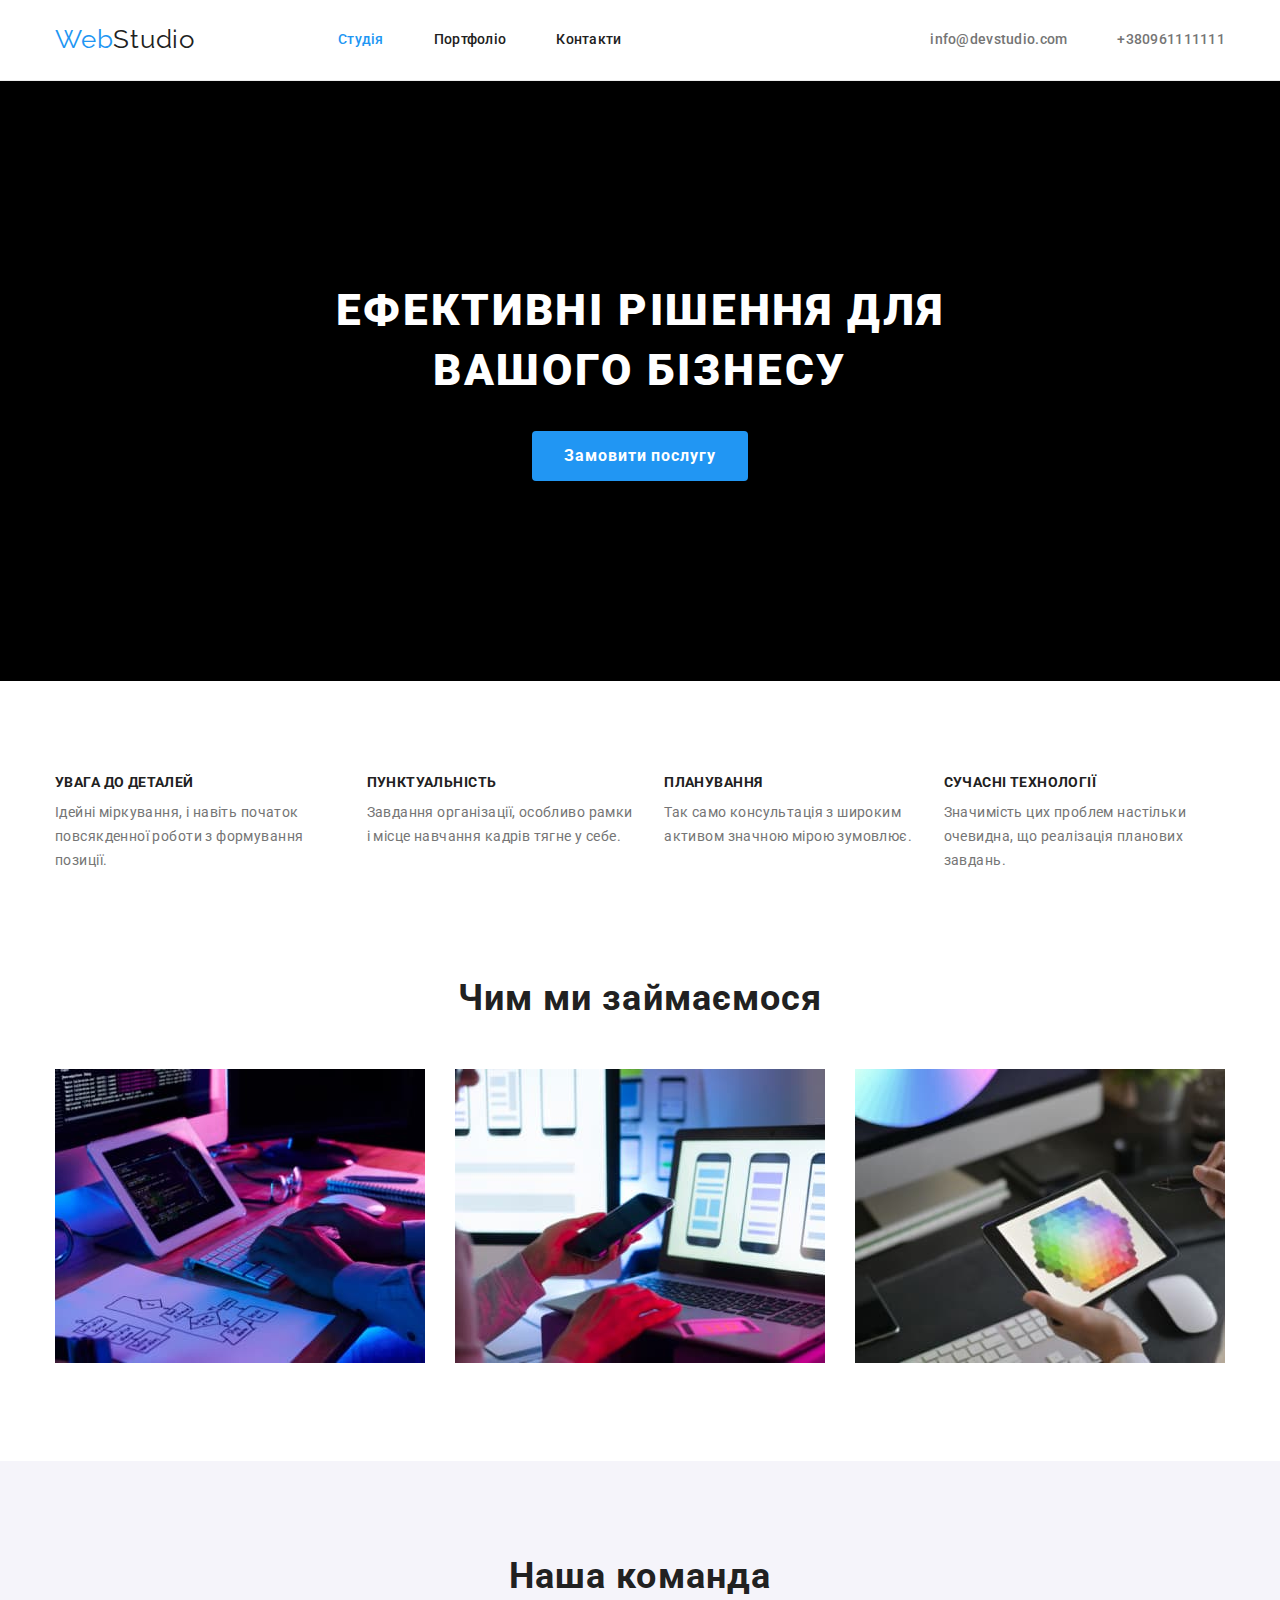
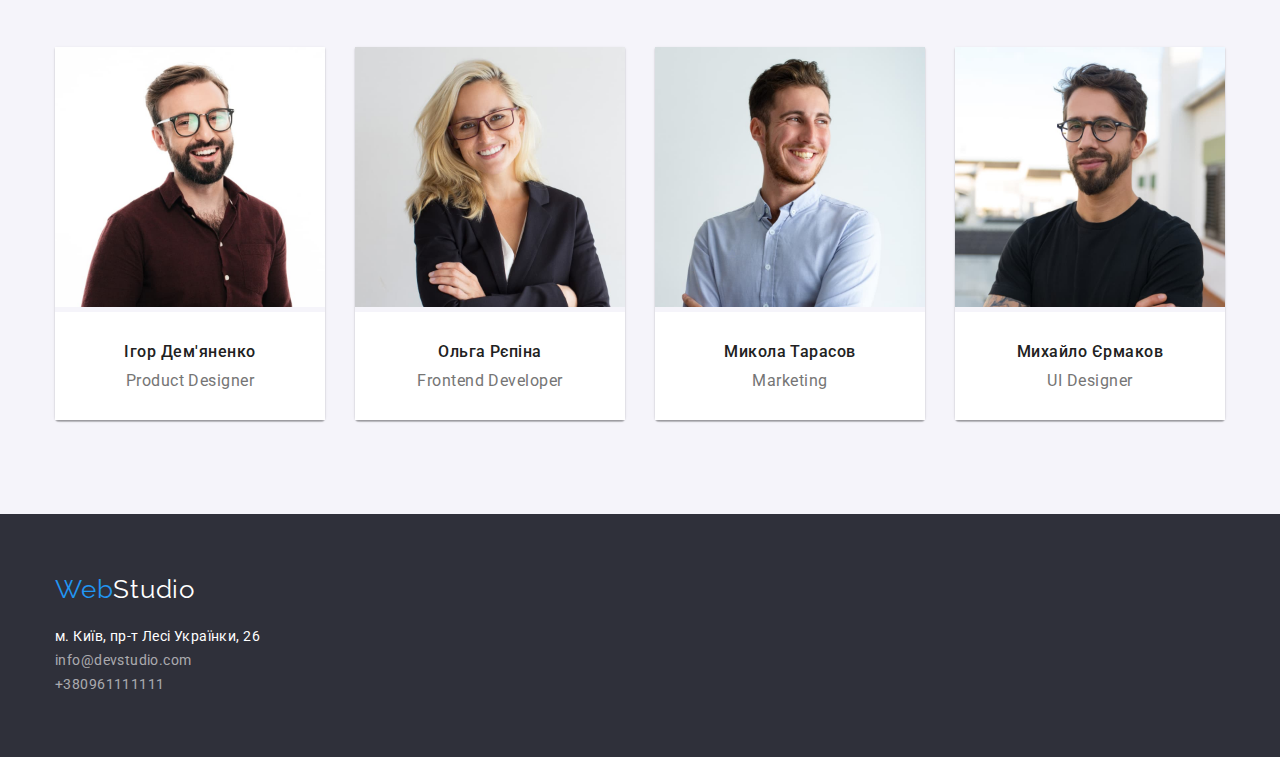
==== index.html @ ae342840 "Сreate repositiriy" ====
<!DOCTYPE html>
<html lang="uk">
<head>
    <meta charset="UTF-8">
    <meta http-equiv="X-UA-Compatible" content="IE=edge">
    <meta name="viewport" content="width=, initial-scale=1.0">
    <title>Студія</title>
    
    <link rel="preconnect" href="https://fonts.googleapis.com">
    <link rel="preconnect" href="https://fonts.gstatic.com" crossorigin>
    <link href="https://fonts.googleapis.com/css2?family=Raleway:wght@700&family=Roboto:wght@400;500;700;900&display=swap"
        rel="stylesheet">

    <link rel="stylesheet" href="https://cdnjs.cloudflare.com/ajax/libs/modern-normalize/1.0.0/modern-normalize.min.css" />
    <link rel="stylesheet" href="./css/styles.css"/>
</head>

<body>



<header class="header">
   
<div class="container header-nav">
    <nav>
        <ul class="site-nav list">

            <li> <a class="logo" lang="en" href="/">Web<span class="logo-header-studio">Studio</span></a> </li>
            <li> <a class="link current" href="/" >Студія</a> </li>
            <li> <a class="link" href="./portfolio.html" >Портфоліо</a> </li>
            <li> <a class="link" href="" >Контакти</a> </li>
        
        </ul>
    </nav>

    <ul class="site-contacts list">

        <li class="mail"> <a class="link" lang="en" href="mailto:info@devstudio.com">info@devstudio.com</a> </li>
        <li> <a class="link" href="tel:+380961111111">+380961111111</a> </li>

    </ul>
    </div>
</header>



<main>
    <section class="hero">
        
        <h1 class="hero-title">Ефективні рішення для вашого бізнесу</h1>
        <button class="hero-button" type="button">Замовити послугу</button>
    </section>

    <section class="section">

    <div class="container">
        <h2 class="visually-hidden">Особливості нашої роботи</h2> <!--Зробити заголовок невидимим за допомогою CSS-->

        <ul class="features list">
            <li class="features-item" >
               <h3 class="features-name">УВАГА ДО ДЕТАЛЕЙ</h3> 
               <p class="text">Ідейні міркування, і навіть початок повсякденної роботи з формування позиції.</p>
            </li>

            <li class="features-item">
               <h3  class="features-name">ПУНКТУАЛЬНІСТЬ</h3>
               <p class="text">Завдання організації, особливо рамки і місце навчання кадрів тягне у себе.</p>
            </li>

            <li class="features-item">
                <h3  class="features-name">ПЛАНУВАННЯ</h3>
                <p class="text">Так само консультація з широким активом значною мірою зумовлює.</p>
            </li>

            <li class="features-item">
                <h3  class="features-name">СУЧАСНІ ТЕХНОЛОГІЇ</h3>
                <p class="text">Значимість цих проблем настільки очевидна, що реалізація планових завдань.</p>
            </li>
    
        </ul>
    </div>

     </section>

  
    
    <section class="section  no-padding">

        <div class="container">

        <h2 class="section-title">Чим ми займаємося</h2>
        <ul class="example list">
            <li class="example-item" > <a href=""> <img src="./images/img(1).jpg" alt="руки людини, що набирають текс на клавіатурі" width="370" height="294"> </a> </li>
            <li class="example-item" > <a href=""> <img src="./images/img-1(1).jpg" alt="людина працює на ноутбуці" width="370" height="294"> </a> </li>
            <li class="example-item" > <a href=""> <img src="./images/img-2(1).jpg" alt="руки людини, що працює за планшетом" width="370" height="294"> </a> </li> 
        </ul>

        </div>

    </section>

    <section class="section team">

        <div class="container">

        <h2 class="section-title">Наша команда</h2>
        <ul class="team-list list">
            <li class="team-item"> 
                <img class="photo" src="./images/img.jpg" alt="фото співробітника" width="270" height="260">
            <div class="text-container">
                <h3 class="team-subtitle">Ігор Дем'яненко</h3>
                <p class="text" lang="en">Product Designer</p>
            </div>
                
            </li>

            <li class="team-item"> 
                <img class="photo" src="./images/img-1.jpg" alt="фото співробітника" width="270" height="260">
                <div class="text-container">
                <h3 class="team-subtitle">Ольга Рєпіна</h3>
                <p class="text" lang="en">Frontend Developer</p>
                </div>
            </li>

            <li class="team-item"> 
                <img class="photo" src="./images/img-2.jpg" alt="фото співробітника" width="270" height="260">
                <div class="text-container">
                <h3 class="team-subtitle">Микола Тарасов</h3>
                <p class="text" lang="en">Marketing</p>
                </div>
            </li>

            <li class="team-item"> 
                <img class="photo" src="./images/img-3.jpg" alt="фото співробітника" width="270" height="260">
                <div class="text-container">
                <h3 class="team-subtitle">Михайло Єрмаков</h3>
                <p class="text" lang="en">UI Designer</p>
                </div>
            </li>
        </ul>
 

    </section>
</main>

<footer>
    <div class="container">
<a class="logo" lang="en" href="./index.html">Web<span class="logo-studio-footer">Studio</span></a>
    <address>
        <ul class="footer list">
        <li><a class="address" href="https://goo.gl/maps/CPtrU1FHBa2aNyZL9">м. Київ, пр-т Лесі Українки, 26</a></li>
        <li><a href="mailto:info@devstudio.com">info@devstudio.com</a></li>
        <li><a href="tel:+380961111111">+380961111111</a></li>
    </ul>
    </address>
    </div>
</footer>



</body>
</html>
---- css/styles.css ----
/* основний колір #212121
вторичній колір текста #757575
колір акцента #2196F3
вторичний колір фона #F5F4FA */

:root {
    --primary-white-color: #ffffff;
    --primary-text-color: #212121;
    --accent-color: #2196F3;
    --text-color: #757575;
    /* --card-set-gap: 30px; */
}

body {
    background-color: var(--primary-white-color);
    color: var(--primary-text-color);

    font-family: Roboto, sans-serif;
}

.container {
    width: 1200px;
    /* outline: 2px dashed rgb(236, 22, 172); */
    padding: 0 15px ;
    margin-left: auto;
    margin-right: auto;
}

/* Утіліти */
.list {
    list-style: none;
    padding: 0;
    margin: 0;
}

h1, h2, h3, p {
    margin-top: 0;
    margin-bottom: 0;
    padding-top: 0;
    padding-bottom: 0;
}

.header {
    border-bottom: 1px solid #ECECEC;
    
}
/* nav */
.logo {
    color: var(--accent-color);
    font-family: Raleway, sans-serif;
    font-size: 26px;
    line-height: 1.2;
    letter-spacing: 0.03em;
    text-decoration: none;

    margin-right: 93px;
}

.logo-header-studio {
    color: var(--primary-text-color);
}

.header-nav {
    display: flex;
    align-items: center;  
}


.site-nav {
    display: flex;
    align-items:center;
    gap: 50px;
}

.site-contacts {
    display: flex;
    align-items: center;
    margin-left: auto;
    gap: 50px;
}

.site-nav .link {
    color: var(--primary-text-color);
    font-weight: 500;
    font-size: 14px;
    line-height: 1.14;
    letter-spacing: 0.02em;
    text-decoration: none;

    display: block;
    padding-top: 32px;
    padding-bottom: 32px;
}

.site-nav .link.current {
    color: var(--accent-color);
}

.site-contacts .link {
    color: var(--text-color);
    text-decoration: none;
    font-weight: 500;
    font-size: 14px;
    line-height: 1.14;
    letter-spacing: 0.02em;

    display: block;
    padding-top: 32px;
    padding-bottom: 32px;
}

.site-nav .link:hover, .site-nav .link:focus,
.site-contacts .link:hover, .site-contacts .link:focus {
    color: var(--accent-color);
}

/* hero */
.hero {
    background-color: #000000;
    text-align: center;
    padding-top: 200px;
    padding-bottom: 200px;
}

.hero-title {
    color: var(--primary-white-color);
    font-weight: 900;
    font-size: 44px;
    line-height: 1.36;
    letter-spacing: 0.06em;
    text-transform: uppercase;
    
    margin-bottom: 30px;
    max-width: 690px;
    margin-left: auto;
    margin-right: auto;
}

.hero-button {
    font-family: inherit;
    color: var(--primary-white-color);
    background-color: var(--accent-color);
    font-weight: 700;
    font-size: 16px;
    line-height: 1.9;
    align-items: center;
    letter-spacing: 0.06em;

    border: none;
    border-radius: 4px;
    padding: 10px 32px;

    cursor: pointer;
}

.hero-button:hover, .hero-button:focus {
background-color:#188CE8;
}


/* ПЕРЕВАГИ */
.visually-hidden {
    position: absolute;
    width: 1px;
    height: 1px;
    margin: -1px;
    border: 0;
    padding: 0;
    white-space: nowrap;
    clip-path: inset(100%);
    clip: rect(0 0 0 0);
    overflow: hidden;
}

.features {
    display: flex;
}

.features .features-item:not(:last-child) {
    margin-right: 30px;
}

.features-name {
    font-weight: 700;
    font-size: 14px;
    line-height: 1.14;
    letter-spacing: 0.03em;
    text-transform: uppercase;

    margin-bottom: 10px;
}

.features.list .text {
    font-size: 14px;
    line-height: 1.71;
    letter-spacing: 0.03em;

    margin-bottom: 10px;
}

.text {
    color: var(--text-color);
}

.section {
    padding-top: 94px;
    padding-bottom: 94px;
}
.no-padding {
    padding-top: 0;
}

.section-title {
    font-weight: 700;
    font-size: 36px;
    line-height: 1.17;
    text-align: center;
    letter-spacing: 0.03em;

    margin-bottom: 50px;
}

.example {
    display: flex;
    justify-content: space-between;
}

/* КОМАНДА */
.team {
    background-color: #F5F4FA;  
}

.team-list {
    display: flex;
    justify-content: space-between;
}

.team-item {
    border-radius: 0px 0px 4px 4px;
    box-shadow: 0px 1px 3px rgba(0, 0, 0, 0.12),
        0px 1px 1px rgba(0, 0, 0, 0.14),
        0px 2px 1px rgba(0, 0, 0, 0.2);;
}

.text-container {
    background-color: var(--primary-white-color);
    width: 270px;
    padding: 30px 0px;  
}

.team-subtitle {
    font-weight: 500;
    font-size: 16px;
    line-height: 1.19;
    letter-spacing: 0.03em;
    text-align: center;

    margin-bottom: 10px;
}

.team-list .text {
    font-size: 16px;
    line-height: 1.19;
    letter-spacing: 0.03em;
    text-align: center;
}

/* Footer */
footer {
    background-color: #2F303A;
    padding-top: 60px;
    padding-bottom: 60px;
}


.logo-studio-footer {
    color: var(--primary-white-color);
}

.footer a {
    color:rgba(255, 255, 255, 0.6);
    font-weight: 400;
    font-size: 14px;
    line-height: 1.71;
    letter-spacing: 0.03em;
    text-decoration: none;
    }

.footer a:hover, .footer a:focus {
    color: var(--accent-color);
}    
    
.footer .address {
    color: var(--primary-white-color);
}

address {
    font-style: normal;
    margin-top: 20px;
    }


/* PORTFOLIO */

/* Buttons */
.filter {
    margin-bottom: 50px;
    display: flex;
    justify-content: center;  
}

.filter-button {
    margin-right: 8px;
}

.filter button {
    font-family: inherit;
    font-weight: 500;
    font-size: 16px;
    line-height: 1.62;
    text-align: center;
    letter-spacing: 0.03em;

    cursor: pointer;

    border-radius: 4px;
    border: 0;
    padding: 6px 22px;
}

.filter button:hover, .filter button:focus {
    color: var(--primary-white-color);
    background-color: var(--accent-color);
    box-shadow: 0px 3px 1px rgba(0, 0, 0, 0.1), 0px 1px 2px rgba(0, 0, 0, 0.08), 0px 2px 2px rgba(0, 0, 0, 0.12);
}

/* WORKS */
.works .link {
    text-decoration: none;
    color: var(--primary-text-color);
}
.works h2{
    font-weight: 700;
    font-size: 18px;
    line-height: 2.0;
    letter-spacing: 0.06em;

    margin-bottom: 4px;
}

works p{
    color: var(--text-color);
    font-size: 16px;
    line-height: 1.88;
    letter-spacing: 0.03em;
}

.works-name {
    width: 370px;
    border-bottom: 1px solid #EEEEEE;
    border-right: 1px solid #EEEEEE;
    border-left: 1px solid #EEEEEE;
    padding-left: 24px;
    padding-bottom: 20px;
    padding-top: 20px;
}

.works-picture {
    display: block;
}

.works{
    display: flex;
    flex-wrap: wrap;
    gap: 30px;
}

.card {
    flex-basis: calc((100% - 2*30px) / 3);
}
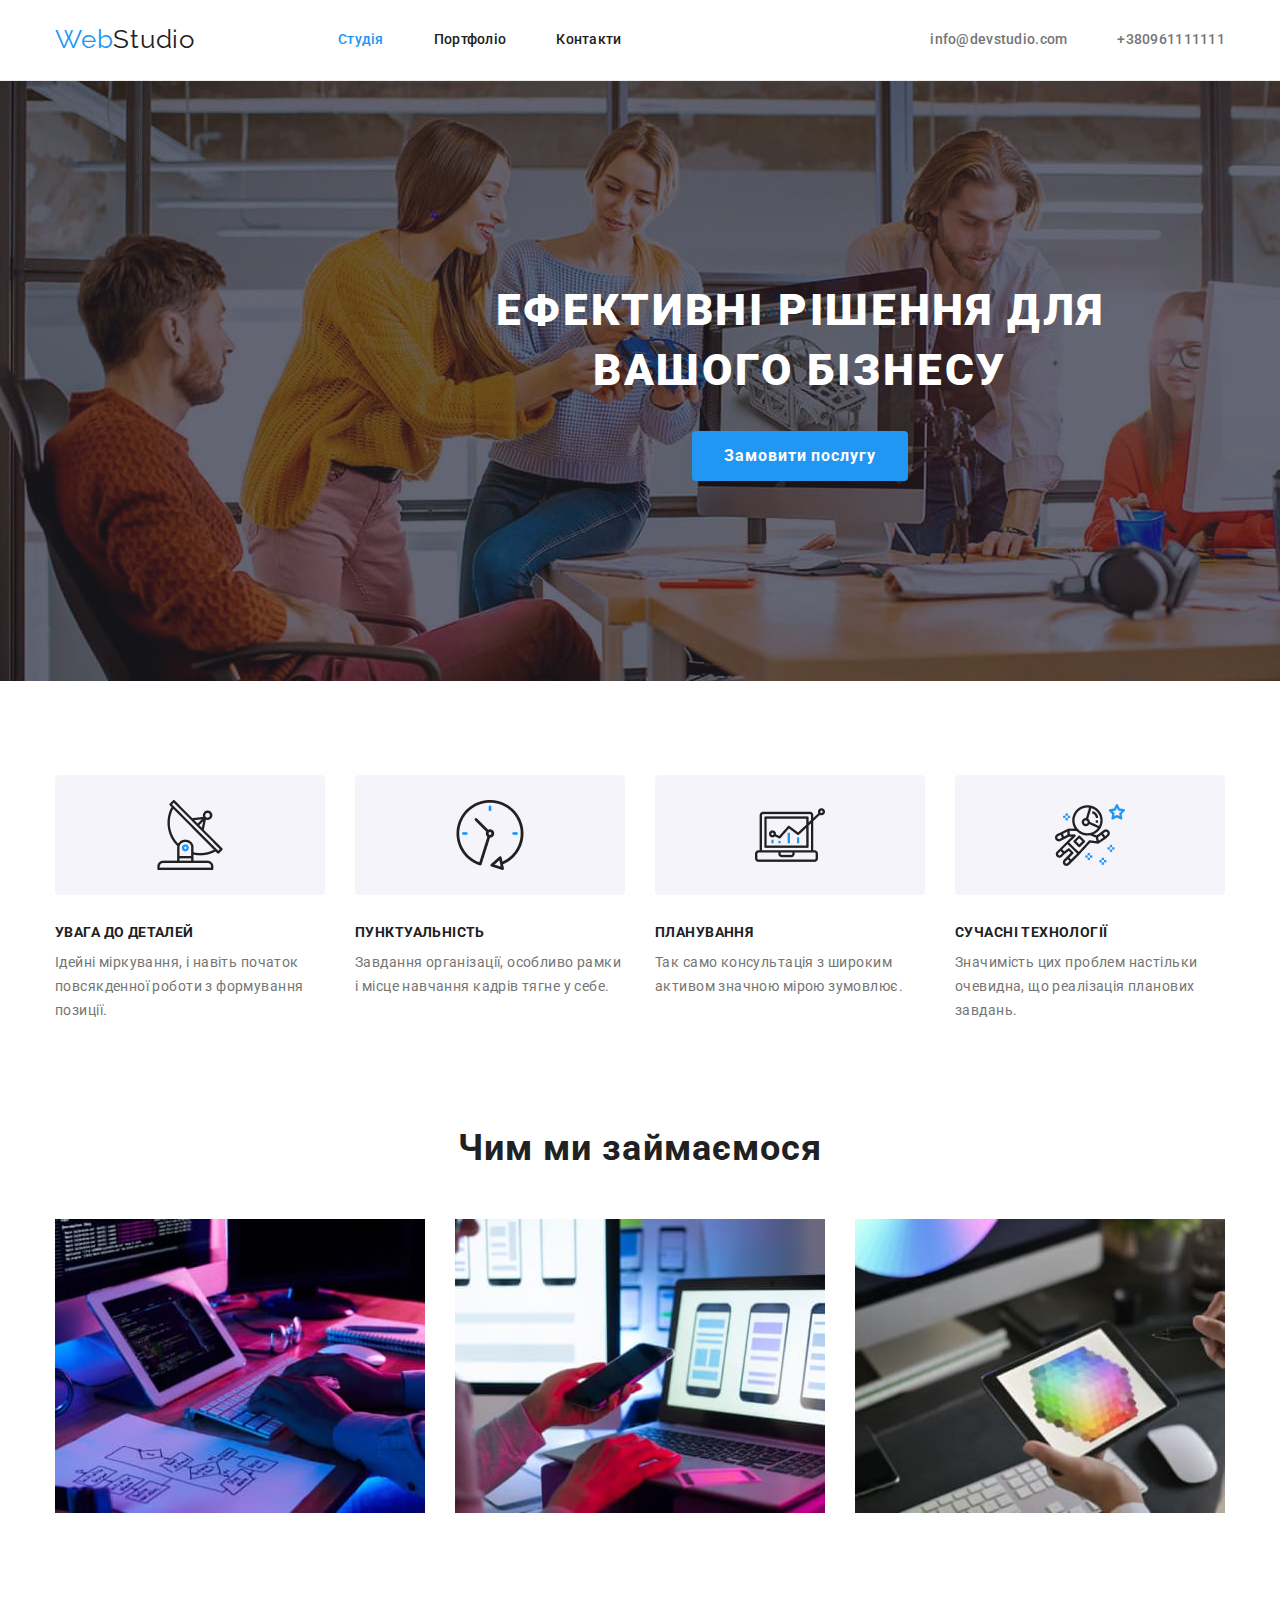
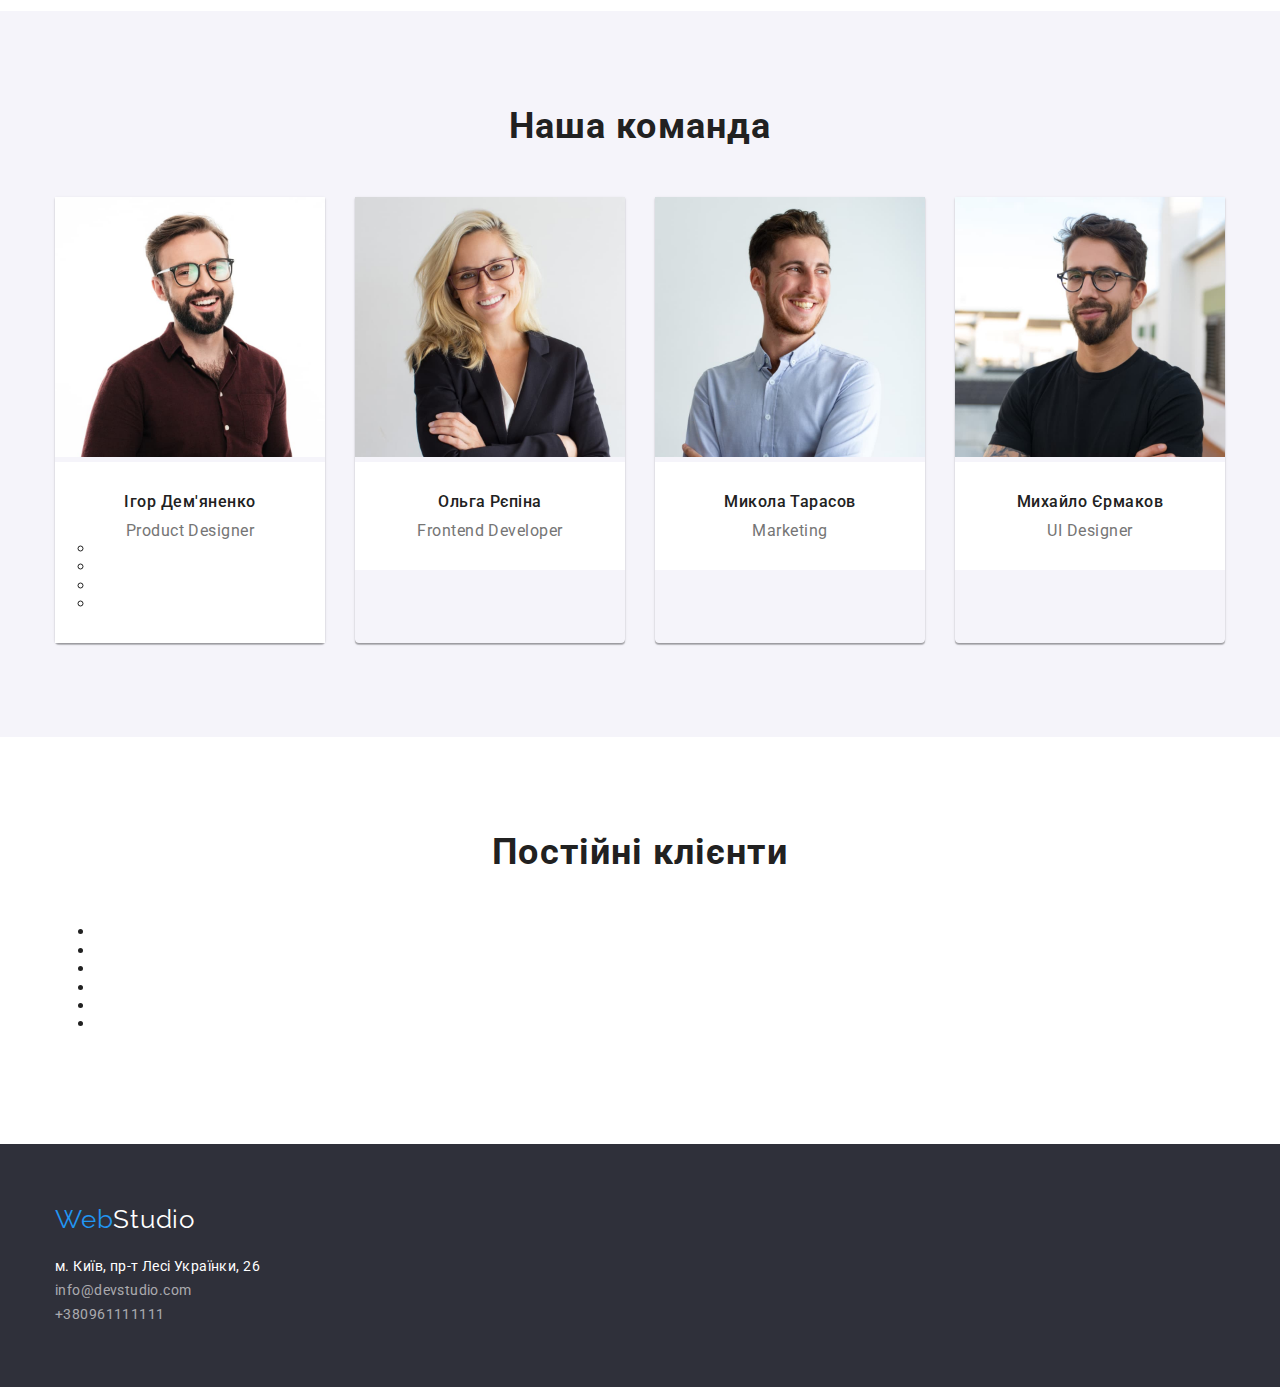
==== commit eb386ae0: "Add images to hero, features" ====
--- a/index.html
+++ b/index.html
@@ -45,7 +45,7 @@
 
 
 <main>
-    <section class="hero">
+    <section class="hero overlay">
         
         <h1 class="hero-title">Ефективні рішення для вашого бізнесу</h1>
         <button class="hero-button" type="button">Замовити послугу</button>
@@ -57,22 +57,22 @@
         <h2 class="visually-hidden">Особливості нашої роботи</h2> <!--Зробити заголовок невидимим за допомогою CSS-->
 
         <ul class="features list">
-            <li class="features-item" >
+            <li class="features-item details" >
                <h3 class="features-name">УВАГА ДО ДЕТАЛЕЙ</h3> 
                <p class="text">Ідейні міркування, і навіть початок повсякденної роботи з формування позиції.</p>
             </li>
 
-            <li class="features-item">
+            <li class="features-item timing">
                <h3  class="features-name">ПУНКТУАЛЬНІСТЬ</h3>
                <p class="text">Завдання організації, особливо рамки і місце навчання кадрів тягне у себе.</p>
             </li>
 
-            <li class="features-item">
+            <li class="features-item plans">
                 <h3  class="features-name">ПЛАНУВАННЯ</h3>
                 <p class="text">Так само консультація з широким активом значною мірою зумовлює.</p>
             </li>
 
-            <li class="features-item">
+            <li class="features-item technology">
                 <h3  class="features-name">СУЧАСНІ ТЕХНОЛОГІЇ</h3>
                 <p class="text">Значимість цих проблем настільки очевидна, що реалізація планових завдань.</p>
             </li>
@@ -110,6 +110,12 @@
             <div class="text-container">
                 <h3 class="team-subtitle">Ігор Дем'яненко</h3>
                 <p class="text" lang="en">Product Designer</p>
+                <ul>
+                   <li><a class="icon" href=""></a></li>
+                   <li><a class="icon" href=""></a></li>
+                   <li><a class="icon" href=""></a></li>
+                   <li><a class="icon" href=""></a></li>
+                </ul>
             </div>
                 
             </li>
@@ -141,6 +147,21 @@
  
 
     </section>
+
+    <section class="section clients">
+        <div class="container">
+        <h2 class="section-title">Постійні клієнти</h2>
+
+        <ul>
+            <li><a href=""></a></li>
+            <li><a href=""></a></li>
+            <li><a href=""></a></li>
+            <li><a href=""></a></li>
+            <li><a href=""></a></li>
+            <li><a href=""></a></li>
+        </ul>
+        </div>
+    </section>
 </main>
 
 <footer>
--- a/css/styles.css
+++ b/css/styles.css
@@ -116,10 +116,28 @@
 
 /* hero */
 .hero {
-    background-color: #000000;
     text-align: center;
+    background-color: #C4C4C4;
+    width: 1600px;
     padding-top: 200px;
     padding-bottom: 200px;
+    margin-left: auto;
+    margin-right: auto;
+}
+/* OVERLAY */
+.overlay {
+    max-width: 1600px;
+    height: 600px;
+    margin-left: auto;
+    margin-right: auto;
+    background-image: linear-gradient(
+        to right,
+        rgba(47, 48, 58, 0.4),
+        rgba(47, 48, 58, 0.4)),
+        url(../images/Header-image.jpg);
+    background-size: cover;
+    background-repeat: no-repeat;
+    background-position: center;
 }
 
 .hero-title {
@@ -198,6 +216,32 @@
     margin-bottom: 10px;
 }
 
+.features-item::before {
+    content: ""; 
+    height: 120px;
+    width: 270px;
+    background-size: contain;
+    background-position: center;
+    background-repeat: no-repeat;
+    display: flex;
+    margin-bottom: 30px;
+}
+
+.details::before {
+    background-image: url(../images/Features1.png);
+}
+
+.timing::before {
+    background-image: url(../images/Features2.png);
+}
+
+.plans::before {
+    background-image: url(../images/Features3.png);
+}
+.technology::before {
+    background-image: url(../images/Features4.png);
+}
+
 .text {
     color: var(--text-color);
 }
@@ -377,4 +421,8 @@
 
 .card {
     flex-basis: calc((100% - 2*30px) / 3);
+}
+
+.card:hover {
+    box-shadow: 0px 1px 1px rgba(0, 0, 0, 0.12), 0px 4px 4px rgba(0, 0, 0, 0.06), 1px 4px 6px rgba(0, 0, 0, 0.16);
 }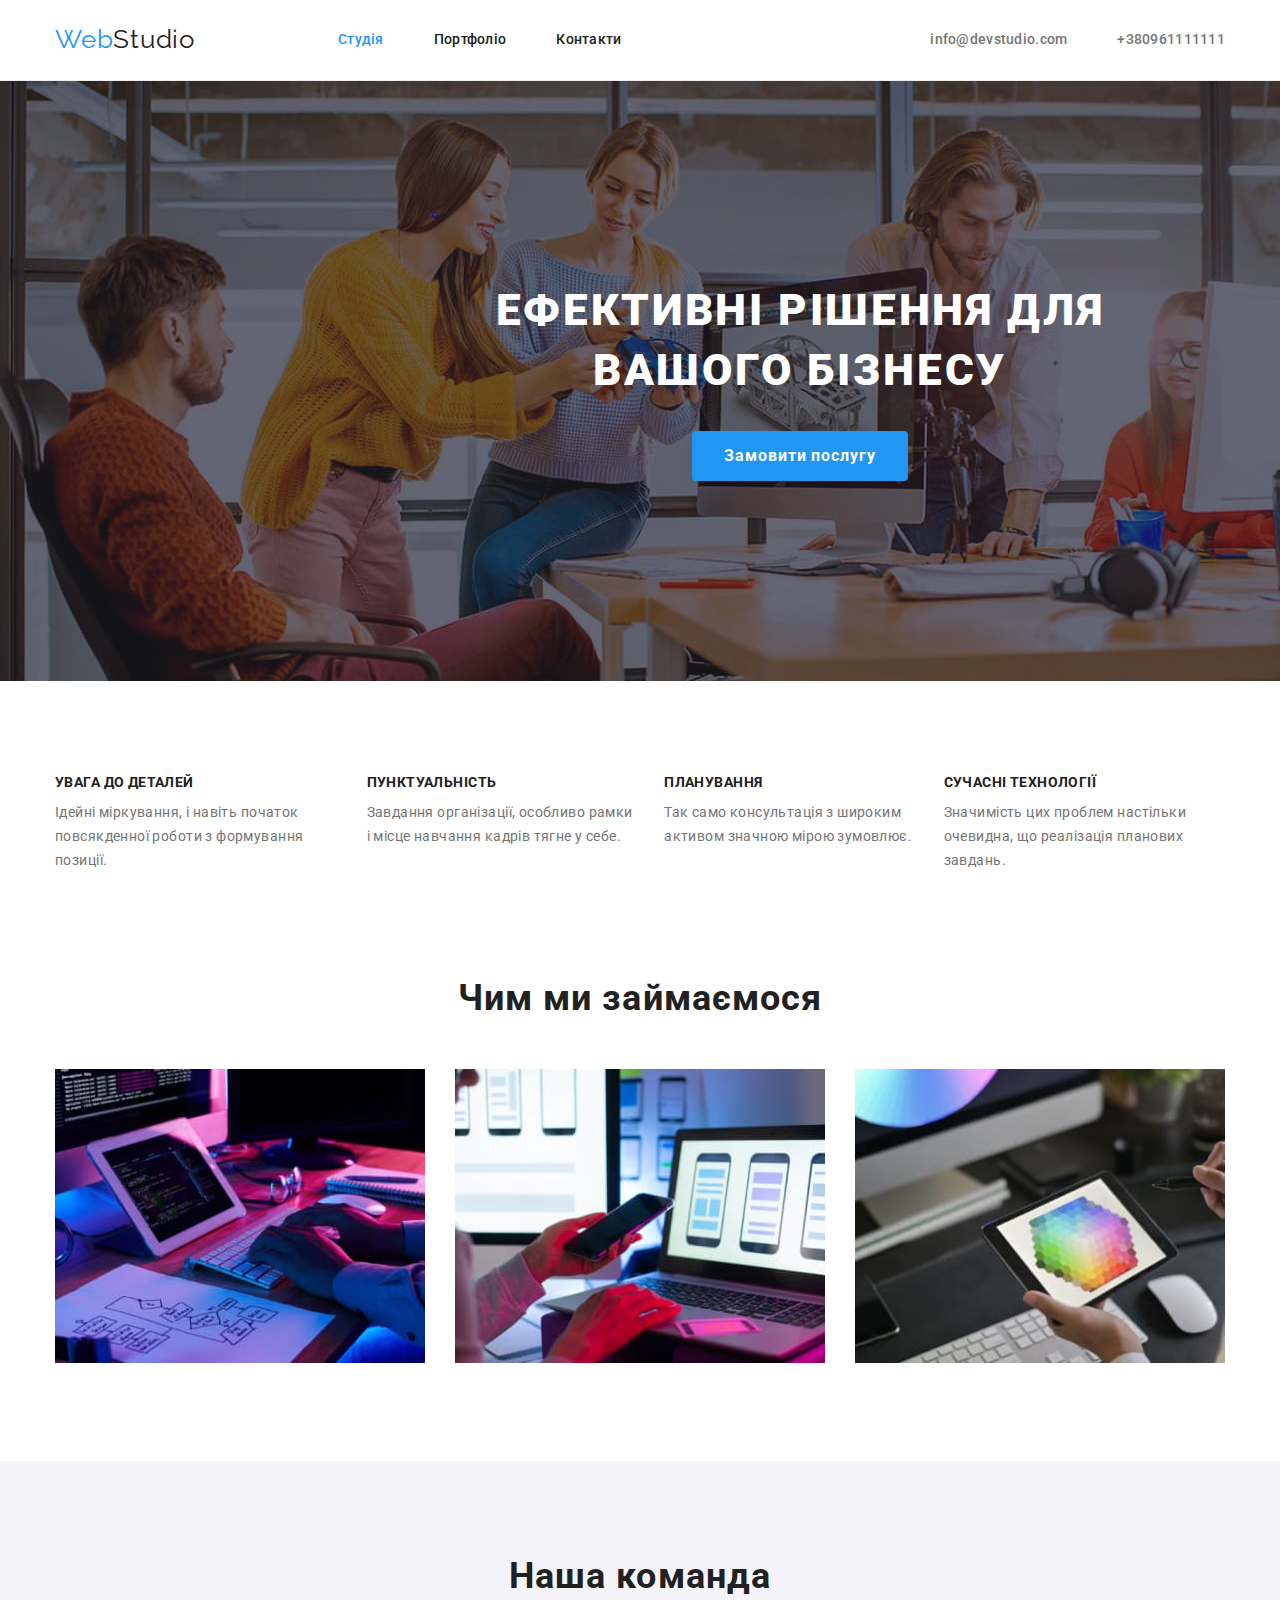
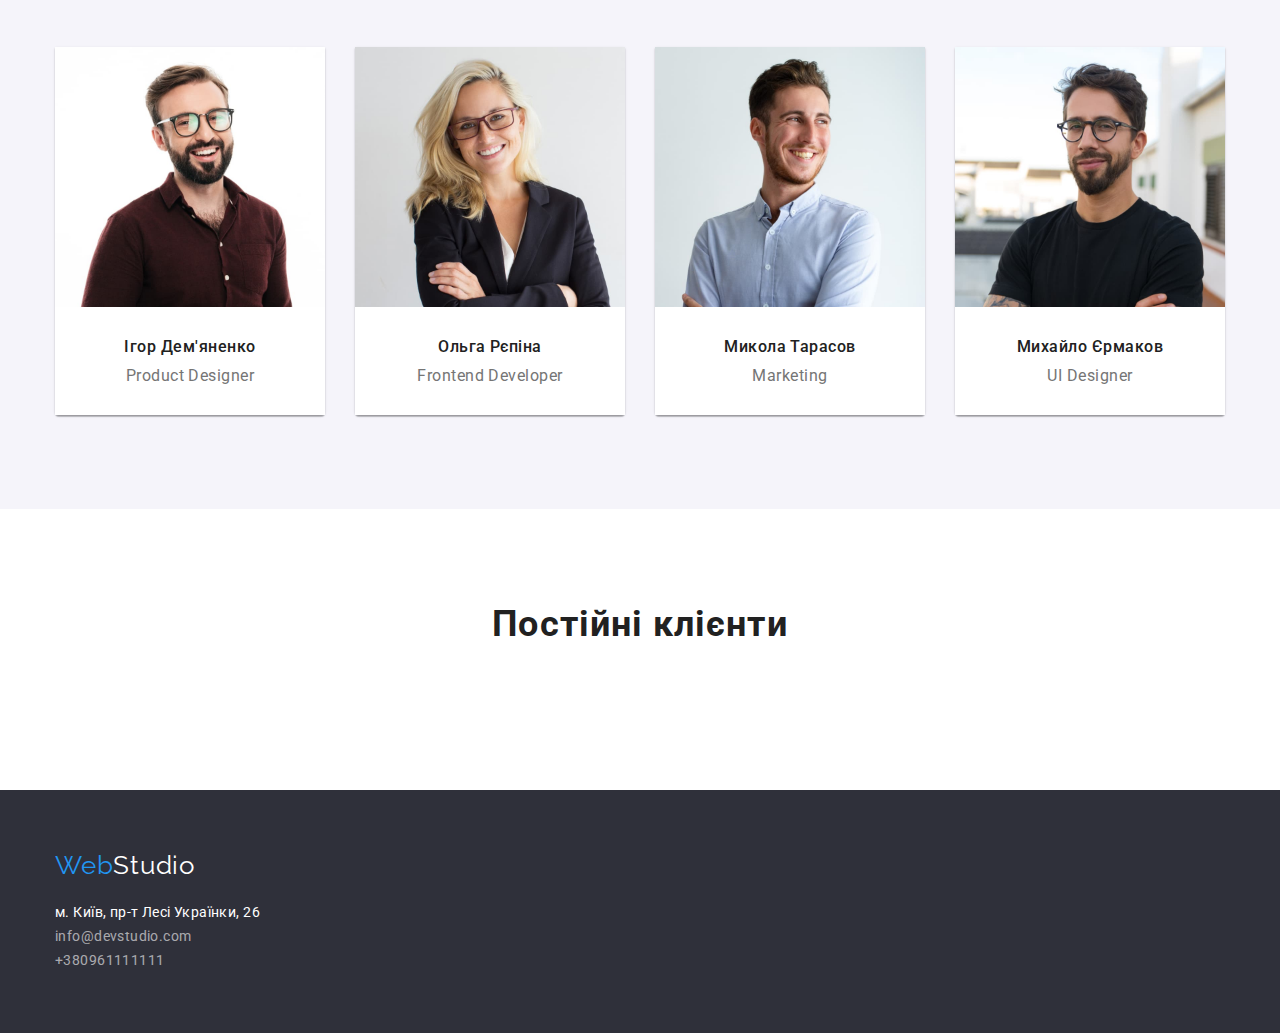
==== commit f02afefe: "Тестове додавання svg псевдоелементами" ====
--- a/index.html
+++ b/index.html
@@ -110,7 +110,7 @@
             <div class="text-container">
                 <h3 class="team-subtitle">Ігор Дем'яненко</h3>
                 <p class="text" lang="en">Product Designer</p>
-                <ul>
+                <ul class="social-links list">
                    <li><a class="icon" href=""></a></li>
                    <li><a class="icon" href=""></a></li>
                    <li><a class="icon" href=""></a></li>
@@ -152,7 +152,7 @@
         <div class="container">
         <h2 class="section-title">Постійні клієнти</h2>
 
-        <ul>
+        <ul class="clients-list list">
             <li><a href=""></a></li>
             <li><a href=""></a></li>
             <li><a href=""></a></li>
--- a/css/styles.css
+++ b/css/styles.css
@@ -128,12 +128,13 @@
 .overlay {
     max-width: 1600px;
     height: 600px;
-    margin-left: auto;
-    margin-right: auto;
+    /* margin-left: auto;
+    margin-right: auto; */
     background-image: linear-gradient(
         to right,
         rgba(47, 48, 58, 0.4),
-        rgba(47, 48, 58, 0.4)),
+        rgba(47, 48, 58, 0.4)
+        ),
         url(../images/Header-image.jpg);
     background-size: cover;
     background-repeat: no-repeat;
@@ -216,7 +217,8 @@
     margin-bottom: 10px;
 }
 
-.features-item::before {
+/* АЛЬТЕРНАТИВНИЙ СПОСІБ ДОДАВАННЯ SVG ЧЕРЕЗ ПСЕВДОЕЛЕМЕНТИ */
+/* .features-item::before {
     content: ""; 
     height: 120px;
     width: 270px;
@@ -228,7 +230,7 @@
 }
 
 .details::before {
-    background-image: url(../images/Features1.png);
+    background-image: url(../images/svg/antenna\ 1.svg);
 }
 
 .timing::before {
@@ -239,8 +241,7 @@
     background-image: url(../images/Features3.png);
 }
 .technology::before {
-    background-image: url(../images/Features4.png);
-}
+    background-image: url(../images/Features4.png); */
 
 .text {
     color: var(--text-color);
@@ -284,6 +285,10 @@
     box-shadow: 0px 1px 3px rgba(0, 0, 0, 0.12),
         0px 1px 1px rgba(0, 0, 0, 0.14),
         0px 2px 1px rgba(0, 0, 0, 0.2);;
+}
+
+.photo {
+    display: block;
 }
 
 .text-container {
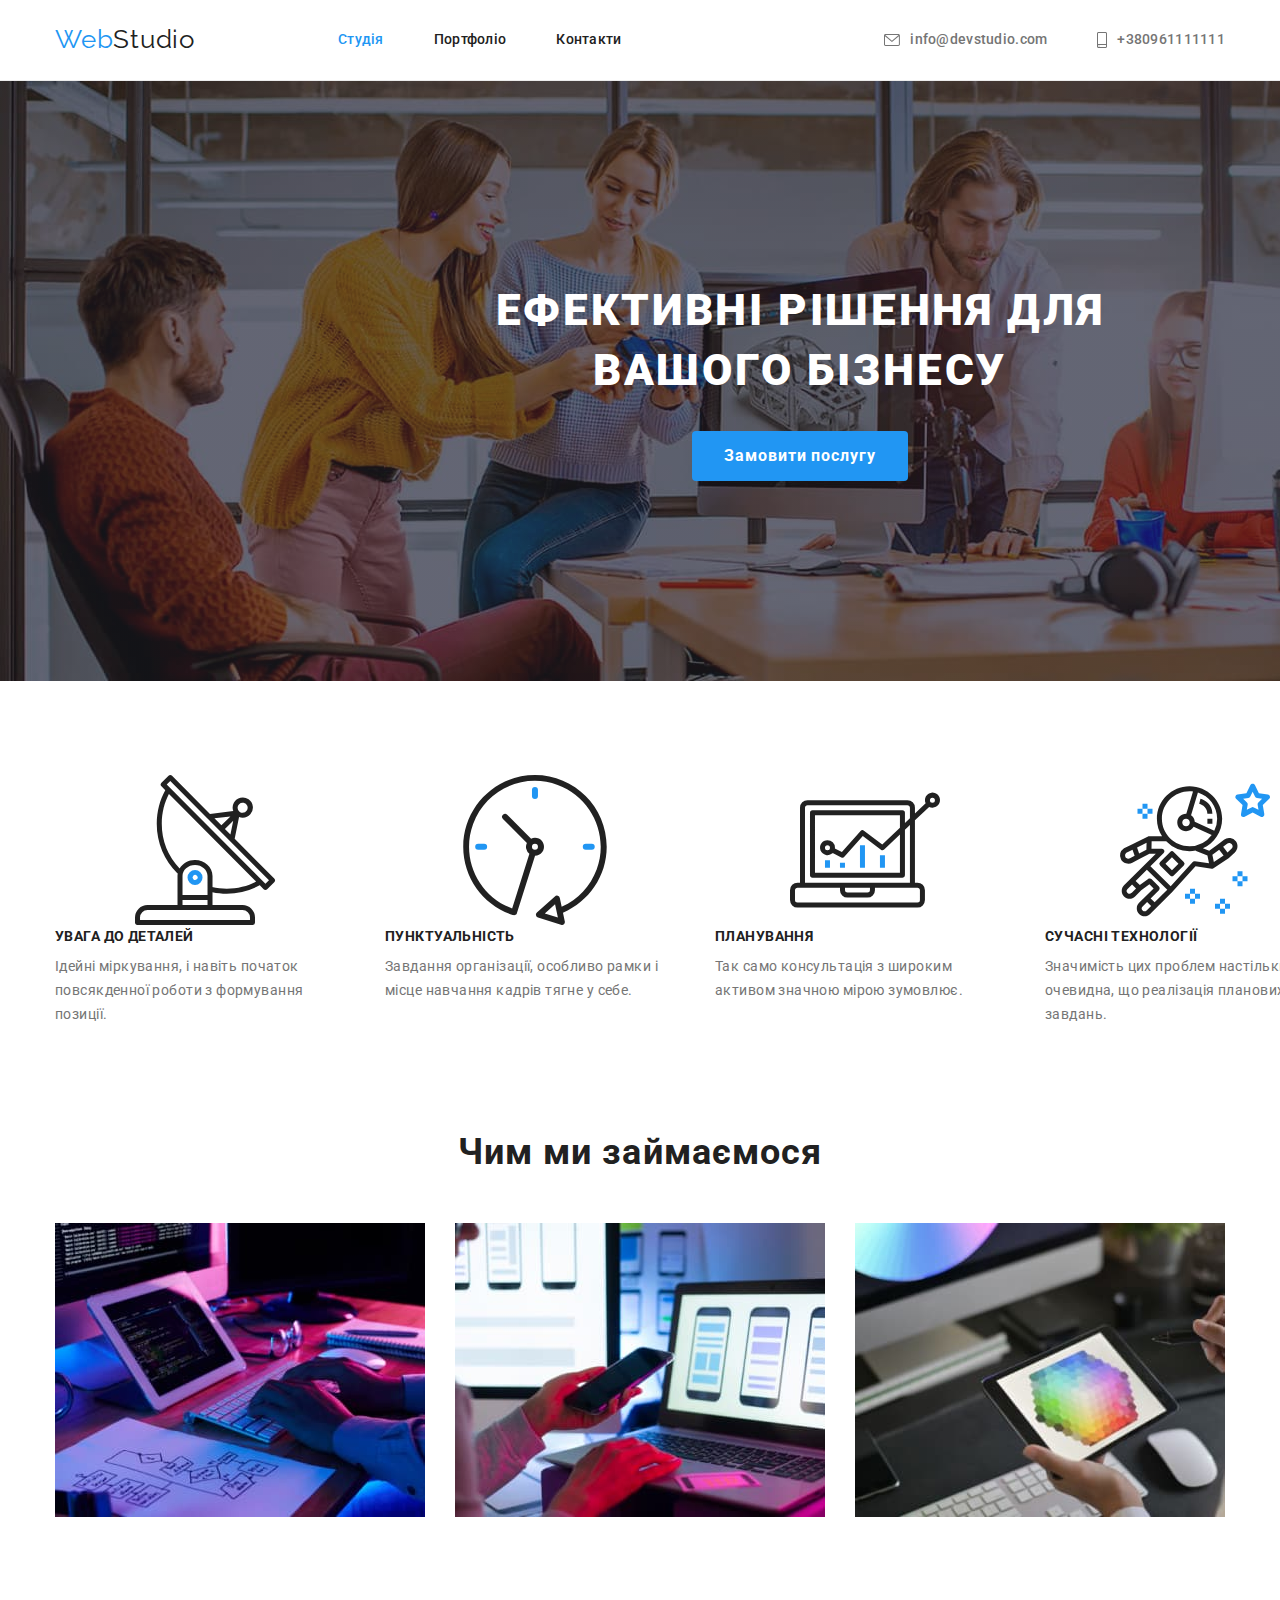
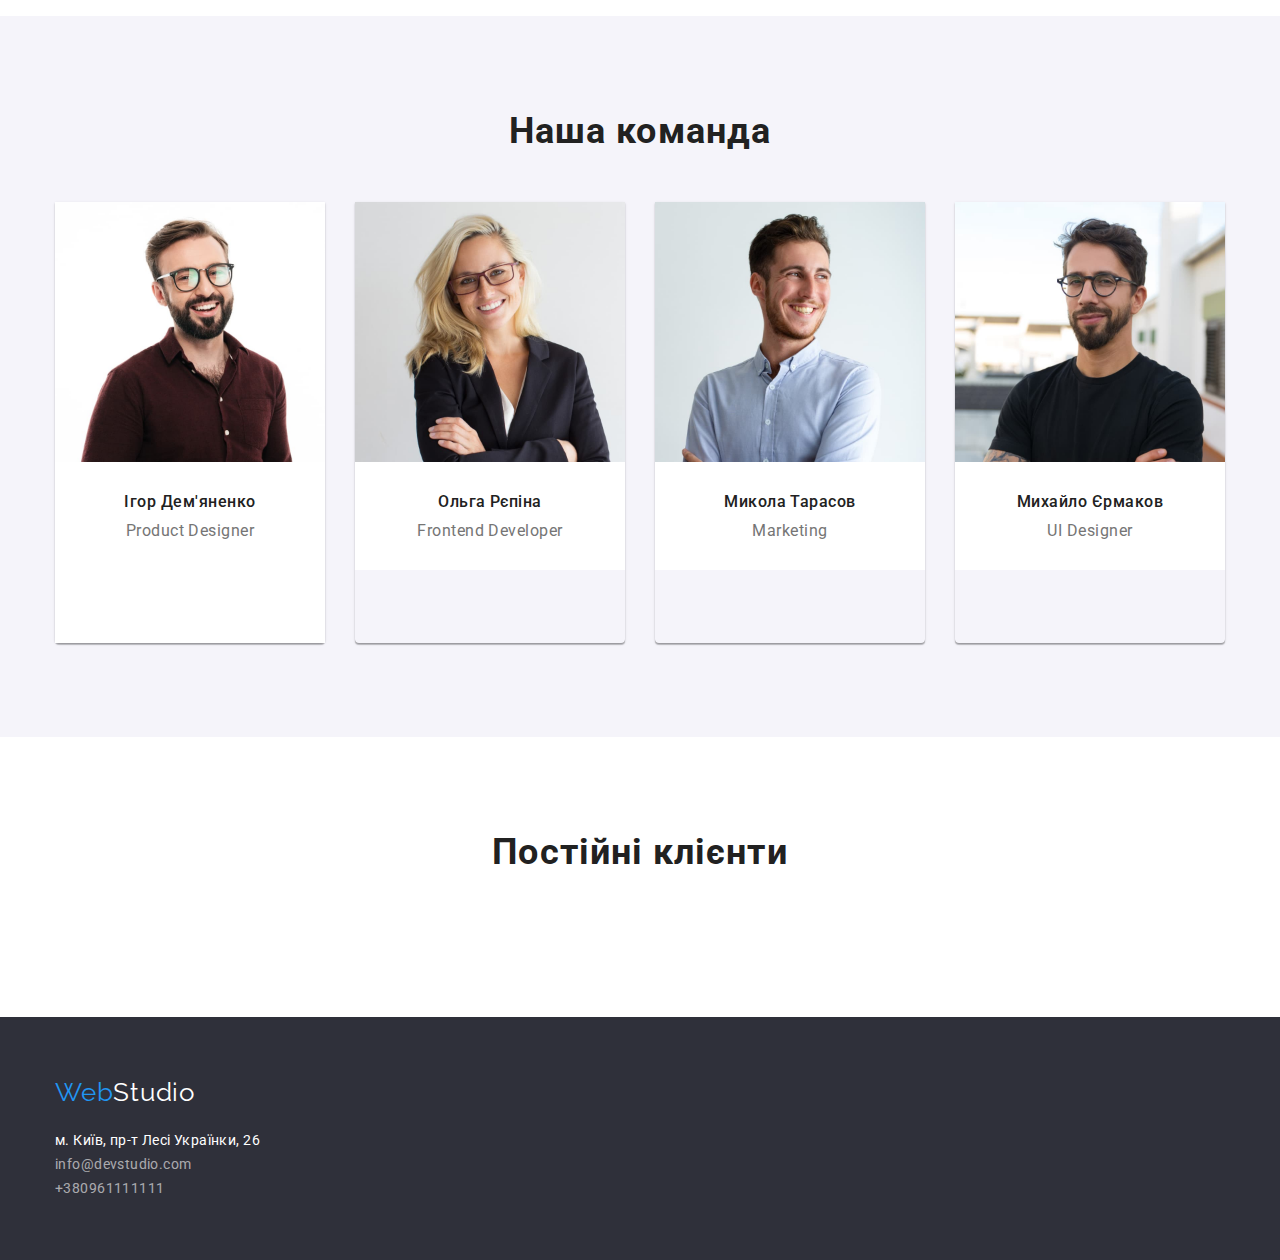
==== commit c2f34351: "Add icons to header and features" ====
--- a/index.html
+++ b/index.html
@@ -35,8 +35,20 @@
 
     <ul class="site-contacts list">
 
-        <li class="mail"> <a class="link" lang="en" href="mailto:info@devstudio.com">info@devstudio.com</a> </li>
-        <li> <a class="link" href="tel:+380961111111">+380961111111</a> </li>
+        <li>
+            <a class="link" lang="en" href="mailto:info@devstudio.com">
+            <svg class="icon mail">
+                <use href="./images/icon.svg#envelope"></use>
+            </svg>
+        info@devstudio.com</a> 
+        </li>
+        <li> 
+            <a class="link" href="tel:+380961111111">
+            <svg class="icon phone">
+                <use href="./images/icon.svg#smartphone"></use>
+            </svg>
+            +380961111111</a>
+        </li>
 
     </ul>
     </div>
@@ -58,21 +70,33 @@
 
         <ul class="features list">
             <li class="features-item details" >
+                <svg>
+                    <use href="./images/icon.svg#antenna"></use>
+                </svg>
                <h3 class="features-name">УВАГА ДО ДЕТАЛЕЙ</h3> 
                <p class="text">Ідейні міркування, і навіть початок повсякденної роботи з формування позиції.</p>
             </li>
 
             <li class="features-item timing">
+                <svg>
+                    <use href="./images/icon.svg#clock"></use>
+                </svg>
                <h3  class="features-name">ПУНКТУАЛЬНІСТЬ</h3>
                <p class="text">Завдання організації, особливо рамки і місце навчання кадрів тягне у себе.</p>
             </li>
 
             <li class="features-item plans">
+                <svg>
+                    <use href="./images/icon.svg#diagram"></use>
+                </svg>
                 <h3  class="features-name">ПЛАНУВАННЯ</h3>
                 <p class="text">Так само консультація з широким активом значною мірою зумовлює.</p>
             </li>
 
             <li class="features-item technology">
+                <svg>
+                    <use href="./images/icon.svg#astronaut"></use>
+                </svg>
                 <h3  class="features-name">СУЧАСНІ ТЕХНОЛОГІЇ</h3>
                 <p class="text">Значимість цих проблем настільки очевидна, що реалізація планових завдань.</p>
             </li>
--- a/css/styles.css
+++ b/css/styles.css
@@ -103,16 +103,39 @@
     font-size: 14px;
     line-height: 1.14;
     letter-spacing: 0.02em;
-
-    display: block;
+   
+    display: flex;
+    align-items: center;
     padding-top: 32px;
     padding-bottom: 32px;
+    height: 16px;
+    fill: var(--text-color);
 }
 
 .site-nav .link:hover, .site-nav .link:focus,
 .site-contacts .link:hover, .site-contacts .link:focus {
     color: var(--accent-color);
-}
+    fill: var(--accent-color);
+}
+
+
+.icon {
+    fill: currentColor;
+    margin-right: 10px;
+}
+
+.mail {
+    width: 16px;
+    height: 12px;
+}
+
+.phone {
+    width: 10px;
+    height: 16px;
+}
+/* .icon-link:hover {
+    fill: var(--accent-color);
+} */
 
 /* hero */
 .hero {
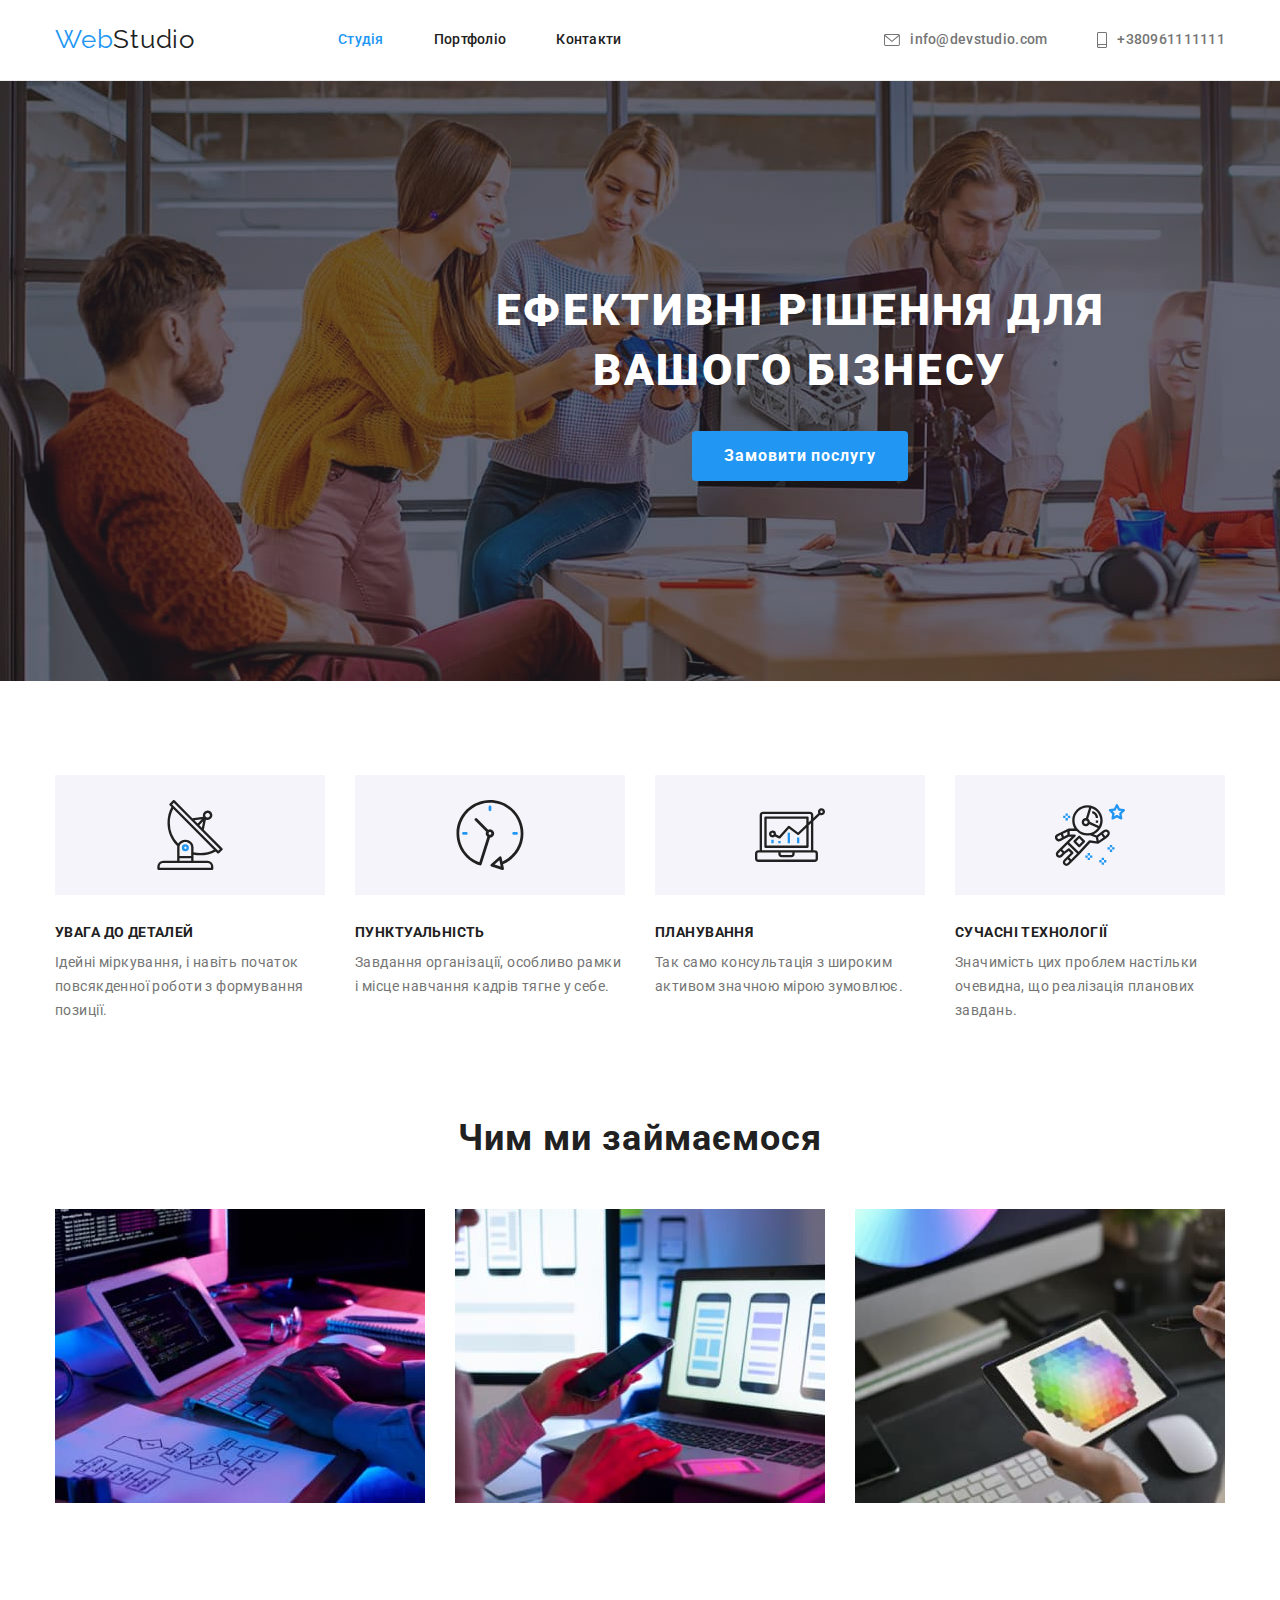
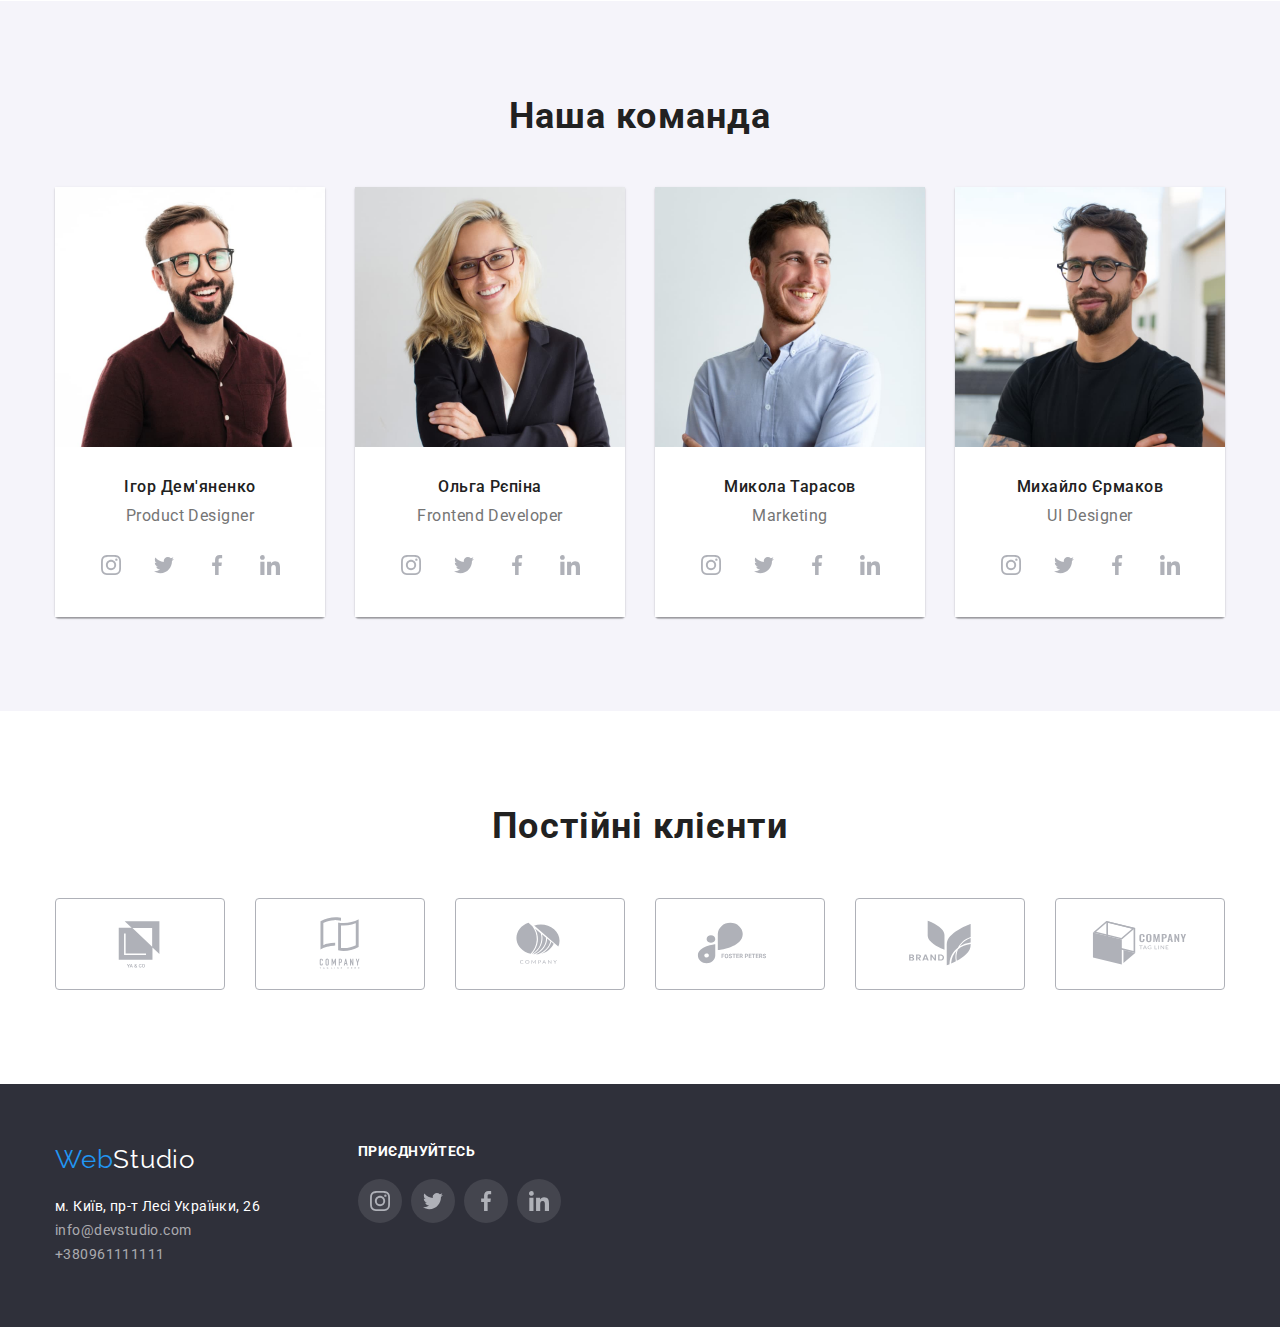
==== commit 534356ec: "Add all icons" ====
--- a/index.html
+++ b/index.html
@@ -69,34 +69,46 @@
         <h2 class="visually-hidden">Особливості нашої роботи</h2> <!--Зробити заголовок невидимим за допомогою CSS-->
 
         <ul class="features list">
-            <li class="features-item details" >
-                <svg>
-                    <use href="./images/icon.svg#antenna"></use>
-                </svg>
+            <li class="features-item">
+                <div class="features-container">
+                   <svg class="features-icon">
+                       <use href="./images/icon.svg#antenna"></use>
+                   </svg>
+                </div>
+                
                <h3 class="features-name">УВАГА ДО ДЕТАЛЕЙ</h3> 
                <p class="text">Ідейні міркування, і навіть початок повсякденної роботи з формування позиції.</p>
             </li>
 
-            <li class="features-item timing">
-                <svg>
-                    <use href="./images/icon.svg#clock"></use>
-                </svg>
+            <li class="features-item">
+                <div class="features-container">
+                    <svg class="features-icon">
+                        <use href="./images/icon.svg#clock"></use>
+                    </svg>
+                </div>
+               
                <h3  class="features-name">ПУНКТУАЛЬНІСТЬ</h3>
                <p class="text">Завдання організації, особливо рамки і місце навчання кадрів тягне у себе.</p>
             </li>
 
-            <li class="features-item plans">
-                <svg>
-                    <use href="./images/icon.svg#diagram"></use>
-                </svg>
+            <li class="features-item">
+                <div class="features-container">
+                    <svg class="features-icon">
+                        <use href="./images/icon.svg#diagram"></use>
+                    </svg>
+                </div>
+               
                 <h3  class="features-name">ПЛАНУВАННЯ</h3>
                 <p class="text">Так само консультація з широким активом значною мірою зумовлює.</p>
             </li>
 
-            <li class="features-item technology">
-                <svg>
-                    <use href="./images/icon.svg#astronaut"></use>
-                </svg>
+            <li class="features-item">
+                <div class="features-container">
+                    <svg class="features-icon">
+                        <use href="./images/icon.svg#astronaut"></use>
+                    </svg>
+                </div>
+                
                 <h3  class="features-name">СУЧАСНІ ТЕХНОЛОГІЇ</h3>
                 <p class="text">Значимість цих проблем настільки очевидна, що реалізація планових завдань.</p>
             </li>
@@ -108,7 +120,7 @@
 
   
     
-    <section class="section  no-padding">
+    <section class="section no-padding">
 
         <div class="container">
 
@@ -134,11 +146,33 @@
             <div class="text-container">
                 <h3 class="team-subtitle">Ігор Дем'яненко</h3>
                 <p class="text" lang="en">Product Designer</p>
+            
                 <ul class="social-links list">
-                   <li><a class="icon" href=""></a></li>
-                   <li><a class="icon" href=""></a></li>
-                   <li><a class="icon" href=""></a></li>
-                   <li><a class="icon" href=""></a></li>
+                   <li><a class="social-item" href="">
+                    <svg class="social-icon">
+                        <use href="./images/icon.svg#instagram"></use>
+                    </svg>
+                   </a>
+                </li>
+
+                    <li><a class="social-item" href="">
+                            <svg class="social-icon">
+                                <use href="./images/icon.svg#twitter"></use>
+                            </svg>
+                        </a></li>
+                    
+                    <li><a class="social-item" href="">
+                            <svg class="social-icon">
+                                <use href="./images/icon.svg#facebook"></use>
+                            </svg>
+                        </a>
+                    </li>
+
+                    <li><a class="social-item" href="">
+                            <svg class="social-icon">
+                                <use href="./images/icon.svg#linkedin"></use>
+                            </svg>
+                        </a></li>
                 </ul>
             </div>
                 
@@ -149,6 +183,34 @@
                 <div class="text-container">
                 <h3 class="team-subtitle">Ольга Рєпіна</h3>
                 <p class="text" lang="en">Frontend Developer</p>
+
+                <ul class="social-links list">
+                    <li><a class="social-item" href="">
+                            <svg class="social-icon">
+                                <use href="./images/icon.svg#instagram"></use>
+                            </svg>
+                        </a>
+                    </li>
+                
+                    <li><a class="social-item" href="">
+                            <svg class="social-icon">
+                                <use href="./images/icon.svg#twitter"></use>
+                            </svg>
+                        </a></li>
+                
+                    <li><a class="social-item" href="">
+                            <svg class="social-icon">
+                                <use href="./images/icon.svg#facebook"></use>
+                            </svg>
+                        </a>
+                    </li>
+                
+                    <li><a class="social-item" href="">
+                            <svg class="social-icon">
+                                <use href="./images/icon.svg#linkedin"></use>
+                            </svg>
+                        </a></li>
+                </ul>
                 </div>
             </li>
 
@@ -157,6 +219,34 @@
                 <div class="text-container">
                 <h3 class="team-subtitle">Микола Тарасов</h3>
                 <p class="text" lang="en">Marketing</p>
+
+                <ul class="social-links list">
+                    <li><a class="social-item" href="">
+                            <svg class="social-icon">
+                                <use href="./images/icon.svg#instagram"></use>
+                            </svg>
+                        </a>
+                    </li>
+                
+                    <li><a class="social-item" href="">
+                            <svg class="social-icon">
+                                <use href="./images/icon.svg#twitter"></use>
+                            </svg>
+                        </a></li>
+                
+                    <li><a class="social-item" href="">
+                            <svg class="social-icon">
+                                <use href="./images/icon.svg#facebook"></use>
+                            </svg>
+                        </a>
+                    </li>
+                
+                    <li><a class="social-item" href="">
+                            <svg class="social-icon">
+                                <use href="./images/icon.svg#linkedin"></use>
+                            </svg>
+                        </a></li>
+                </ul>
                 </div>
             </li>
 
@@ -165,6 +255,34 @@
                 <div class="text-container">
                 <h3 class="team-subtitle">Михайло Єрмаков</h3>
                 <p class="text" lang="en">UI Designer</p>
+
+                <ul class="social-links list">
+                    <li><a class="social-item" href="">
+                            <svg class="social-icon">
+                                <use href="./images/icon.svg#instagram"></use>
+                            </svg>
+                        </a>
+                    </li>
+                
+                    <li><a class="social-item" href="">
+                            <svg class="social-icon">
+                                <use href="./images/icon.svg#twitter"></use>
+                            </svg>
+                        </a></li>
+                
+                    <li><a class="social-item" href="">
+                            <svg class="social-icon">
+                                <use href="./images/icon.svg#facebook"></use>
+                            </svg>
+                        </a>
+                    </li>
+                
+                    <li><a class="social-item" href="">
+                            <svg class="social-icon">
+                                <use href="./images/icon.svg#linkedin"></use>
+                            </svg>
+                        </a></li>
+                </ul>
                 </div>
             </li>
         </ul>
@@ -174,22 +292,55 @@
 
     <section class="section clients">
         <div class="container">
+
         <h2 class="section-title">Постійні клієнти</h2>
 
         <ul class="clients-list list">
-            <li><a href=""></a></li>
-            <li><a href=""></a></li>
-            <li><a href=""></a></li>
-            <li><a href=""></a></li>
-            <li><a href=""></a></li>
-            <li><a href=""></a></li>
-        </ul>
+            <li><a class="link-client" href="">
+                <svg class="icon-client">
+                    <use href="./images/icon.svg#Client1"></use>
+                </svg>
+            </a></li>
+
+            <li><a class="link-client" href="">
+                <svg class="icon-client">
+                    <use href="./images/icon.svg#Client2"></use>
+                </svg>
+            </a></li>
+
+            <li><a class="link-client" href="">
+                <svg class="icon-client">
+                    <use href="./images/icon.svg#Client3"></use>
+                </svg>
+            </a></li>
+
+            <li><a class="link-client" href="">
+                <svg class="icon-client">
+                    <use href="./images/icon.svg#Client4"></use>
+                </svg>
+            </a></li>
+
+            <li><a class="link-client" href="">
+                <svg class="icon-client">
+                    <use href="./images/icon.svg#Client5"></use>
+                </svg>
+            </a></li>
+
+            <li><a class="link-client" href="">
+                <svg class="icon-client">
+                    <use href="./images/icon.svg#Client6"></use>
+                </svg>
+            </a></li>
+        </ul>
+
         </div>
     </section>
 </main>
 
 <footer>
     <div class="container">
+        <div class="flex-container">
+        <div>
 <a class="logo" lang="en" href="./index.html">Web<span class="logo-studio-footer">Studio</span></a>
     <address>
         <ul class="footer list">
@@ -198,6 +349,43 @@
         <li><a href="tel:+380961111111">+380961111111</a></li>
     </ul>
     </address>
+        </div>
+
+    <div class="social-footer">
+        <div>
+        <p>Приєднуйтесь</p>
+        <ul class="social-links list">
+            <li><a class="social-item item-footer" href="">
+                    <svg class="social-icon">
+                        <use href="./images/icon.svg#instagram"></use>
+                    </svg>
+                </a>
+            </li>
+        
+            <li><a class="social-item item-footer" href="">
+                    <svg class="social-icon">
+                        <use href="./images/icon.svg#twitter"></use>
+                    </svg>
+                </a></li>
+        
+            <li><a class="social-item item-footer" href="">
+                    <svg class="social-icon">
+                        <use href="./images/icon.svg#facebook"></use>
+                    </svg>
+                </a>
+            </li>
+        
+            <li><a class="social-item item-footer" href="">
+                    <svg class="social-icon">
+                        <use href="./images/icon.svg#linkedin"></use>
+                    </svg>
+                </a></li>
+        </ul>
+        </div>
+
+    </div>
+    </div>
+
     </div>
 </footer>
 
--- a/css/styles.css
+++ b/css/styles.css
@@ -120,7 +120,7 @@
 
 
 .icon {
-    fill: currentColor;
+    /* fill: currentColor; */
     margin-right: 10px;
 }
 
@@ -133,9 +133,6 @@
     width: 10px;
     height: 16px;
 }
-/* .icon-link:hover {
-    fill: var(--accent-color);
-} */
 
 /* hero */
 .hero {
@@ -218,8 +215,23 @@
     display: flex;
 }
 
-.features .features-item:not(:last-child) {
+.features li:not(:last-child) {
     margin-right: 30px;
+}
+
+.features-container {
+    display: flex;
+    width: 270px;
+    height: 120px;
+    background-color: #F5F4FA;
+    margin-bottom: 30px;
+    justify-content: center;
+    align-items: center;
+}
+
+.features-icon {
+    width: 70px;
+    height: 70px;
 }
 
 .features-name {
@@ -236,8 +248,6 @@
     font-size: 14px;
     line-height: 1.71;
     letter-spacing: 0.03em;
-
-    margin-bottom: 10px;
 }
 
 /* АЛЬТЕРНАТИВНИЙ СПОСІБ ДОДАВАННЯ SVG ЧЕРЕЗ ПСЕВДОЕЛЕМЕНТИ */
@@ -318,6 +328,7 @@
     background-color: var(--primary-white-color);
     width: 270px;
     padding: 30px 0px;  
+   
 }
 
 .team-subtitle {
@@ -335,6 +346,66 @@
     line-height: 1.19;
     letter-spacing: 0.03em;
     text-align: center;
+    margin-bottom: 18px;
+}
+
+.social-links {
+    display: flex;
+    justify-content:center;
+}
+
+.social-item {
+    fill: #AFB1B8;
+    display: flex;
+    align-items: center;
+    justify-content: center;
+    width: 44px;
+    height: 44px;
+    border-radius: 50%;
+}
+
+.social-links li:not(:last-child){
+    margin-right: 9px;
+}
+
+.social-item:hover, .social-item:focus {
+    fill: var(--primary-white-color);
+    background-color: var(--accent-color);
+}
+
+.social-icon {
+    width: 20px;
+    height: 20px;
+    
+}
+/* CLIENTS */
+.clients-list {
+    display: flex; 
+}
+
+.clients-list .link-client {
+    display: flex;
+    width: 170px;
+    height: 92px;
+    justify-content: center;
+    align-items: center;
+    border: 1px solid #AFB1B8;
+    border-radius: 4px;
+    fill: #AFB1B8;
+}
+
+.link-client:hover, .link-client:focus{
+    fill: var(--accent-color);
+    border: 1px solid var(--accent-color);
+}
+
+.clients-list li:not(:last-child) {
+    margin-right: 30px;
+}
+
+.icon-client {
+    width: 106px;
+    height: 60px;
 }
 
 /* Footer */
@@ -370,6 +441,32 @@
     font-style: normal;
     margin-top: 20px;
     }
+.flex-container {
+    display: flex;
+}
+
+.social-footer {
+    display: flex;
+    margin-left: 70px;
+}
+
+.social-footer p {
+    color: var(--primary-white-color);
+    text-transform: uppercase;
+    font-weight: 700;
+    font-size: 14px;
+    line-height: 1.14;
+    letter-spacing: 0.03em;
+    margin-bottom: 20px;
+}
+
+.item-footer {
+    width: 44px;
+    height: 44px;
+    border-radius: 50%;
+    background-color: rgba(255, 255, 255, 0.1);;
+}
+
 
 
 /* PORTFOLIO */
